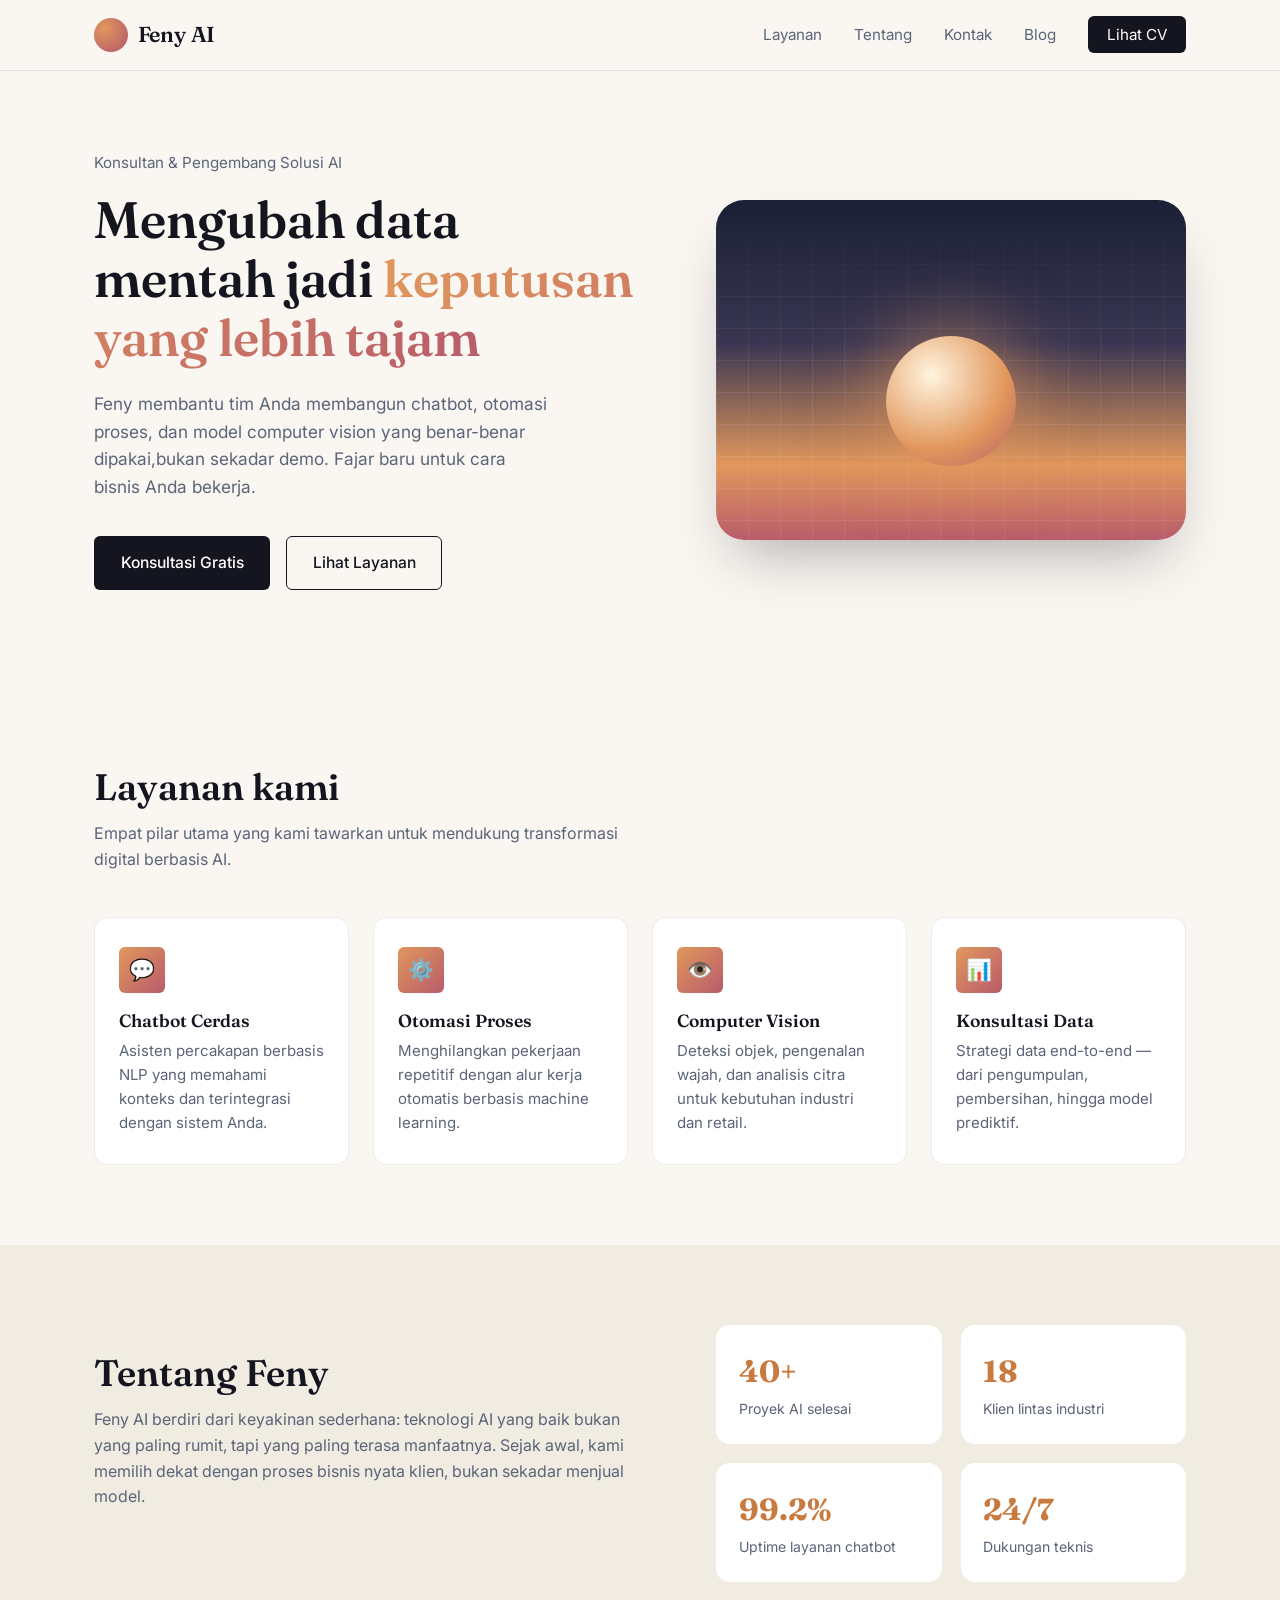
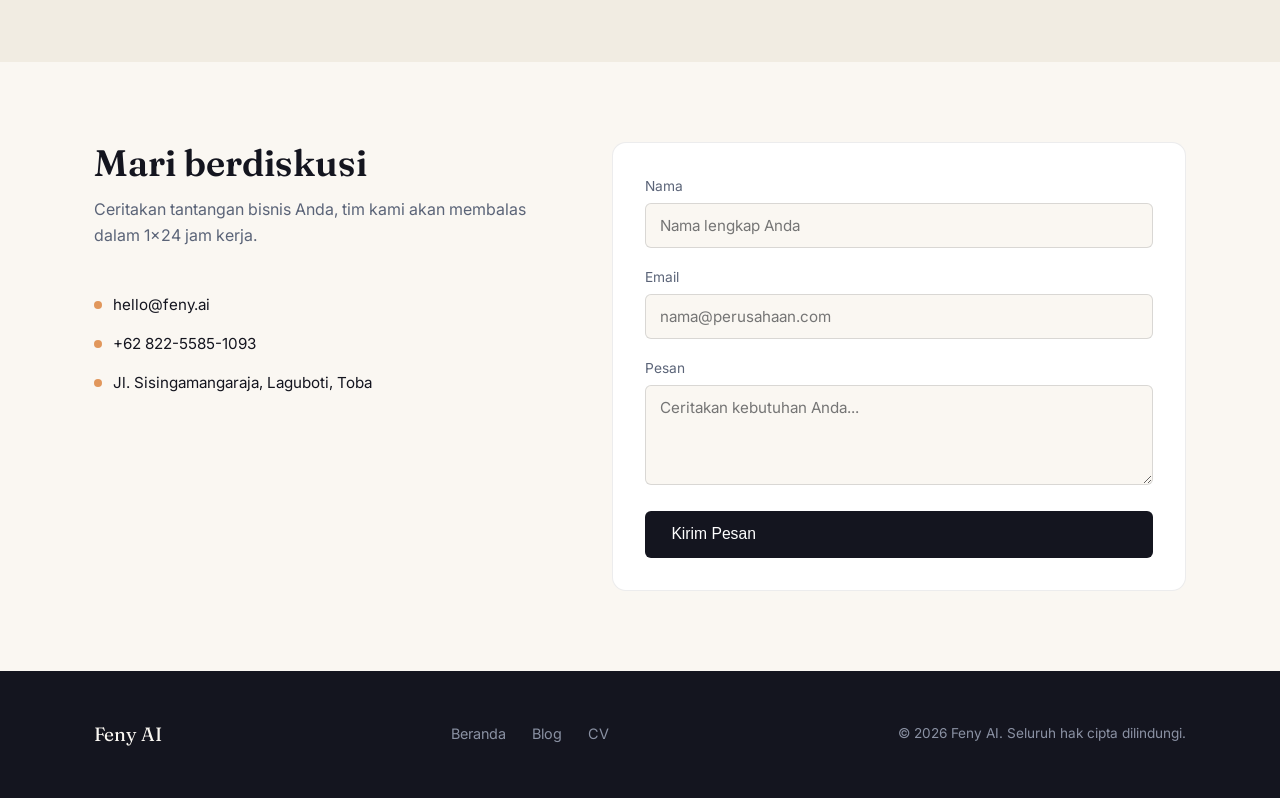
==== index.html @ c01c76f8 "Initial commit" ====
<!DOCTYPE html>
<html lang="id">
<head>
  <meta charset="UTF-8" />
  <meta name="viewport" content="width=device-width, initial-scale=1.0" />
  <title>Arunika AI — Solusi Kecerdasan Buatan untuk Bisnis Anda</title>
  <meta name="description" content="Arunika AI membantu perusahaan mengotomasi proses, membangun chatbot cerdas, dan mengambil keputusan berbasis data." />

  <!-- Google Fonts: Fraunces (display) & Inter (body) -->
  <link rel="preconnect" href="https://fonts.googleapis.com" />
  <link href="https://fonts.googleapis.com/css2?family=Fraunces:wght@500;600;700&family=Inter:wght@400;500;600&display=swap" rel="stylesheet" />

  <!-- External CSS murni (tanpa framework) -->
  <link rel="stylesheet" href="assets/css/style.css" />
</head>
<body>

  <!-- ===================== NAVBAR ===================== -->
  <header class="navbar">
    <div class="container navbar__inner">
      <a href="index.html" class="brand">
        <span class="brand__mark" aria-hidden="true"></span>
        Feny AI
      </a>

      <nav aria-label="Navigasi utama">
        <ul class="nav-links" id="navLinks">
          <li><a href="#layanan">Layanan</a></li>
          <li><a href="#tentang">Tentang</a></li>
          <li><a href="#kontak">Kontak</a></li>
          <li><a href="blog.html">Blog</a></li>
          <li><a href="cv.html" class="nav-cta">Lihat CV</a></li>
        </ul>
      </nav>

      <button class="nav-toggle" id="navToggle" aria-label="Buka menu navigasi" aria-expanded="false">☰</button>
    </div>
  </header>

  <main>

    <!-- ===================== HERO ===================== -->
    <section class="hero">
      <div class="container hero__inner">
        <div class="hero__content">
          <p class="eyebrow-note">Konsultan &amp; Pengembang Solusi AI</p>
          <h1>Mengubah data mentah jadi <em>keputusan yang lebih tajam</em></h1>
          <p class="lede">
            Feny membantu tim Anda membangun chatbot, otomasi proses, dan model computer vision
            yang benar-benar dipakai,bukan sekadar demo. Fajar baru untuk cara bisnis Anda bekerja.
          </p>
          <div class="hero__actions">
            <a href="#kontak" class="btn btn-primary">Konsultasi Gratis</a>
            <a href="#layanan" class="btn btn-outline">Lihat Layanan</a>
          </div>
        </div>

        <!-- Visual dekoratif "horizon" — CSS murni, merepresentasikan fajar & insight AI -->
        <div class="horizon" aria-hidden="true">
          <div class="horizon__grid"></div>
          <div class="horizon__sun"></div>
        </div>
      </div>
    </section>

    <!-- ===================== LAYANAN ===================== -->
    <section id="layanan" class="section">
      <div class="container">
        <div class="section-head">
          <h2>Layanan kami</h2>
          <p>Empat pilar utama yang kami tawarkan untuk mendukung transformasi digital berbasis AI.</p>
        </div>

        <div class="layanan-grid">
          <article class="card-layanan">
            <div class="card-layanan__icon">💬</div>
            <h3>Chatbot Cerdas</h3>
            <p>Asisten percakapan berbasis NLP yang memahami konteks dan terintegrasi dengan sistem Anda.</p>
          </article>

          <article class="card-layanan">
            <div class="card-layanan__icon">⚙️</div>
            <h3>Otomasi Proses</h3>
            <p>Menghilangkan pekerjaan repetitif dengan alur kerja otomatis berbasis machine learning.</p>
          </article>

          <article class="card-layanan">
            <div class="card-layanan__icon">👁️</div>
            <h3>Computer Vision</h3>
            <p>Deteksi objek, pengenalan wajah, dan analisis citra untuk kebutuhan industri dan retail.</p>
          </article>

          <article class="card-layanan">
            <div class="card-layanan__icon">📊</div>
            <h3>Konsultasi Data</h3>
            <p>Strategi data end-to-end — dari pengumpulan, pembersihan, hingga model prediktif.</p>
          </article>
        </div>
      </div>
    </section>

    <!-- ===================== TENTANG ===================== -->
    <section id="tentang" class="section tentang">
      <div class="container tentang__inner">
        <div class="tentang__text">
          <div class="section-head">
            <h2>Tentang Feny </h2>
            <p>
              Feny AI berdiri dari keyakinan sederhana: teknologi AI yang baik bukan yang paling rumit,
              tapi yang paling terasa manfaatnya. Sejak awal, kami memilih dekat dengan proses bisnis nyata
              klien, bukan sekadar menjual model.
            </p>
          </div>
        </div>

        <div class="tentang__stats">
          <div class="stat">
            <strong>40+</strong>
            <span>Proyek AI selesai</span>
          </div>
          <div class="stat">
            <strong>18</strong>
            <span>Klien lintas industri</span>
          </div>
          <div class="stat">
            <strong>99.2%</strong>
            <span>Uptime layanan chatbot</span>
          </div>
          <div class="stat">
            <strong>24/7</strong>
            <span>Dukungan teknis</span>
          </div>
        </div>
      </div>
    </section>

    <!-- ===================== KONTAK ===================== -->
    <section id="kontak" class="section">
      <div class="container kontak__inner">
        <div class="kontak__info">
          <div class="section-head">
            <h2>Mari berdiskusi</h2>
            <p>Ceritakan tantangan bisnis Anda, tim kami akan membalas dalam 1x24 jam kerja.</p>
          </div>

          <ul class="kontak__list">
            <li><span class="dot" aria-hidden="true"></span> hello@feny.ai</li>
            <li><span class="dot" aria-hidden="true"></span> +62 822-5585-1093</li>
            <li><span class="dot" aria-hidden="true"></span> Jl. Sisingamangaraja, Laguboti, Toba</li>
          </ul>
        </div>

        <form class="kontak-form" action="#" method="post">
          <div class="field">
            <label for="nama">Nama</label>
            <input type="text" id="nama" name="nama" placeholder="Nama lengkap Anda" required />
          </div>
          <div class="field">
            <label for="email">Email</label>
            <input type="email" id="email" name="email" placeholder="nama@perusahaan.com" required />
          </div>
          <div class="field">
            <label for="pesan">Pesan</label>
            <textarea id="pesan" name="pesan" placeholder="Ceritakan kebutuhan Anda..." required></textarea>
          </div>
          <button type="submit" class="btn btn-primary">Kirim Pesan</button>
        </form>
      </div>
    </section>

  </main>

  <!-- ===================== FOOTER ===================== -->
  <footer class="site-footer">
    <div class="container footer__inner">
      <span class="footer__brand">Feny AI</span>

      <ul class="footer__links">
        <li><a href="index.html">Beranda</a></li>
        <li><a href="blog.html">Blog</a></li>
        <li><a href="cv.html">CV</a></li>
      </ul>

      <span class="footer__copy">&copy; 2026 Feny AI. Seluruh hak cipta dilindungi.</span>
    </div>
  </footer>

  <script>
    // Toggle menu navigasi pada tampilan mobile
    const navToggle = document.getElementById('navToggle');
    const navLinks = document.getElementById('navLinks');
    navToggle.addEventListener('click', () => {
      const isOpen = navLinks.classList.toggle('is-open');
      navToggle.setAttribute('aria-expanded', isOpen);
    });
  </script>
</body>
</html>
---- assets/css/style.css ----
/* =========================================================
   ARUNIKA AI — Landing Page Stylesheet
   Ditulis sebagai CSS murni (tanpa framework) sesuai spesifikasi.
   ========================================================= */

/* ---------- 1. CSS VARIABLES (Design Tokens) ---------- */
:root {
  --ink: #14151f;
  --cream: #faf7f2;
  --cream-soft: #f1ece2;
  --amber: #e1975c;
  --amber-deep: #c97a3f;
  --rose: #b85c6b;
  --slate: #5b6478;
  --slate-light: #8a91a3;
  --white: #ffffff;

  --font-display: "Fraunces", Georgia, "Times New Roman", serif;
  --font-body: "Inter", -apple-system, BlinkMacSystemFont, "Segoe UI", sans-serif;

  --radius-sm: 6px;
  --radius-md: 14px;
  --radius-lg: 28px;

  --container-width: 1140px;
  --transition-fast: 180ms ease;
  --transition-slow: 420ms cubic-bezier(0.22, 1, 0.36, 1);
}

/* ---------- 2. RESET & BASE ---------- */
* {
  margin: 0;
  padding: 0;
  box-sizing: border-box;
}

html {
  scroll-behavior: smooth;
}

body {
  font-family: var(--font-body);
  color: var(--ink);
  background-color: var(--cream);
  line-height: 1.6;
  -webkit-font-smoothing: antialiased;
}

img {
  max-width: 100%;
  display: block;
}

a {
  color: inherit;
  text-decoration: none;
}

ul {
  list-style: none;
}

.container {
  width: 100%;
  max-width: var(--container-width);
  margin-inline: auto;
  padding-inline: 1.5rem;
}

h1, h2, h3 {
  font-family: var(--font-display);
  font-weight: 600;
  line-height: 1.15;
  color: var(--ink);
}

/* Fokus keyboard tetap terlihat demi aksesibilitas */
a:focus-visible,
button:focus-visible,
input:focus-visible,
textarea:focus-visible {
  outline: 3px solid var(--amber);
  outline-offset: 2px;
}

/* ---------- 3. NAVBAR (Flexbox) ---------- */
.navbar {
  position: sticky;
  top: 0;
  z-index: 50;
  background-color: rgba(250, 247, 242, 0.92);
  backdrop-filter: blur(6px);
  border-bottom: 1px solid rgba(20, 21, 31, 0.08);
}

.navbar__inner {
  display: flex;
  align-items: center;
  justify-content: space-between;
  padding-block: 1.1rem;
}

.brand {
  display: flex;
  align-items: center;
  gap: 0.6rem;
  font-family: var(--font-display);
  font-size: 1.35rem;
  font-weight: 600;
  letter-spacing: -0.01em;
}

.brand__mark {
  width: 34px;
  height: 34px;
  border-radius: 50%;
  background: radial-gradient(circle at 30% 30%, var(--amber), var(--rose) 90%);
  flex-shrink: 0;
}

.nav-links {
  display: flex;
  align-items: center;
  gap: 2rem;
}

.nav-links a {
  font-size: 0.95rem;
  color: var(--slate);
  transition: color var(--transition-fast);
  position: relative;
}

.nav-links a::after {
  content: "";
  position: absolute;
  left: 0;
  bottom: -4px;
  width: 0;
  height: 2px;
  background-color: var(--amber);
  transition: width var(--transition-fast);
}

.nav-links a:hover {
  color: var(--ink);
}

.nav-links a:hover::after {
  width: 100%;
}

.nav-links .nav-cta {
  background-color: var(--ink);
  color: var(--white);
  padding: 0.55rem 1.2rem;
  border-radius: var(--radius-sm);
  transition: background-color var(--transition-fast), transform var(--transition-fast);
}

.nav-links .nav-cta:hover {
  background-color: var(--amber-deep);
  transform: translateY(-1px);
}

.nav-links .nav-cta::after {
  display: none;
}

.nav-toggle {
  display: none;
  background: none;
  border: none;
  font-size: 1.5rem;
  cursor: pointer;
}

/* ---------- 4. HERO (Grid, dua kolom asimetris) ---------- */
.hero {
  padding-block: 5rem 6rem;
}

.hero__inner {
  display: grid;
  grid-template-columns: 1.1fr 0.9fr;
  gap: 3rem;
  align-items: center;
}

.eyebrow-note {
  color: var(--slate);
  font-size: 0.95rem;
  margin-bottom: 1rem;
}

.hero h1 {
  font-size: clamp(2.2rem, 4vw, 3.4rem);
  max-width: 16ch;
}

.hero h1 em {
  font-style: normal;
  background: linear-gradient(120deg, var(--amber) 0%, var(--rose) 100%);
  -webkit-background-clip: text;
  background-clip: text;
  color: transparent;
}

.hero p.lede {
  margin-top: 1.4rem;
  font-size: 1.08rem;
  color: var(--slate);
  max-width: 42ch;
}

.hero__actions {
  margin-top: 2.2rem;
  display: flex;
  gap: 1rem;
  flex-wrap: wrap;
}

.btn {
  display: inline-flex;
  align-items: center;
  gap: 0.5rem;
  padding: 0.85rem 1.6rem;
  border-radius: var(--radius-sm);
  font-size: 0.98rem;
  font-weight: 500;
  cursor: pointer;
  border: 1.5px solid transparent;
  transition: transform var(--transition-fast), background-color var(--transition-fast), border-color var(--transition-fast);
}

.btn-primary {
  background-color: var(--ink);
  color: var(--white);
}

.btn-primary:hover {
  background-color: var(--amber-deep);
  transform: translateY(-2px);
}

.btn-outline {
  border-color: var(--ink);
  color: var(--ink);
  background: transparent;
}

.btn-outline:hover {
  border-color: var(--amber-deep);
  color: var(--amber-deep);
  transform: translateY(-2px);
}

/* Visual "horizon" — merepresentasikan fajar/insight, dibuat murni dengan CSS */
.horizon {
  position: relative;
  height: 340px;
  border-radius: var(--radius-lg);
  overflow: hidden;
  background: linear-gradient(180deg, #1b2036 0%, #3a3652 42%, var(--amber) 78%, var(--rose) 100%);
  box-shadow: 0 30px 60px -20px rgba(20, 21, 31, 0.35);
}

.horizon__sun {
  position: absolute;
  left: 50%;
  bottom: 22%;
  width: 130px;
  height: 130px;
  border-radius: 50%;
  background: radial-gradient(circle at 35% 30%, #fff4df, var(--amber) 60%, var(--rose) 100%);
  transform: translateX(-50%);
  box-shadow: 0 0 70px 10px rgba(225, 151, 92, 0.55);
}

.horizon__grid {
  position: absolute;
  inset: 0;
  background-image: linear-gradient(rgba(255, 255, 255, 0.08) 1px, transparent 1px),
    linear-gradient(90deg, rgba(255, 255, 255, 0.08) 1px, transparent 1px);
  background-size: 32px 32px;
  mask-image: linear-gradient(180deg, transparent 0%, black 55%);
}

/* ---------- 5. LAYANAN (Grid, kartu jasa AI) ---------- */
.section {
  padding-block: 5rem;
}

.section-head {
  max-width: 34rem;
  margin-bottom: 2.8rem;
}

.section-head h2 {
  font-size: clamp(1.7rem, 3vw, 2.3rem);
}

.section-head p {
  color: var(--slate);
  margin-top: 0.8rem;
}

.layanan-grid {
  display: grid;
  grid-template-columns: repeat(4, 1fr);
  gap: 1.5rem;
}

.card-layanan {
  background-color: var(--white);
  border: 1px solid rgba(20, 21, 31, 0.08);
  border-radius: var(--radius-md);
  padding: 1.8rem 1.5rem;
  transition: transform var(--transition-slow), box-shadow var(--transition-slow), border-color var(--transition-slow);
}

.card-layanan:hover {
  transform: translateY(-6px);
  border-color: transparent;
  box-shadow: 0 24px 40px -20px rgba(20, 21, 31, 0.25);
}

.card-layanan__icon {
  width: 46px;
  height: 46px;
  border-radius: var(--radius-sm);
  background: linear-gradient(135deg, var(--amber), var(--rose));
  display: flex;
  align-items: center;
  justify-content: center;
  color: var(--white);
  font-size: 1.3rem;
  margin-bottom: 1.1rem;
}

.card-layanan h3 {
  font-size: 1.1rem;
  margin-bottom: 0.5rem;
}

.card-layanan p {
  color: var(--slate);
  font-size: 0.94rem;
}

/* ---------- 6. TENTANG (Flexbox, dua kolom) ---------- */
.tentang {
  background-color: var(--cream-soft);
}

.tentang__inner {
  display: flex;
  gap: 3rem;
  align-items: center;
}

.tentang__text {
  flex: 1.1;
}

.tentang__stats {
  flex: 0.9;
  display: grid;
  grid-template-columns: repeat(2, 1fr);
  gap: 1.2rem;
}

.stat {
  background-color: var(--white);
  border-radius: var(--radius-md);
  padding: 1.4rem;
  text-align: left;
}

.stat strong {
  display: block;
  font-family: var(--font-display);
  font-size: 1.9rem;
  color: var(--amber-deep);
}

.stat span {
  color: var(--slate);
  font-size: 0.88rem;
}

/* ---------- 7. KONTAK (Grid, form) ---------- */
.kontak__inner {
  display: grid;
  grid-template-columns: 0.9fr 1.1fr;
  gap: 3rem;
}

.kontak__info p {
  color: var(--slate);
  margin-top: 0.8rem;
}

.kontak__list {
  margin-top: 1.6rem;
  display: flex;
  flex-direction: column;
  gap: 0.9rem;
}

.kontak__list li {
  display: flex;
  gap: 0.7rem;
  align-items: center;
  color: var(--ink);
  font-size: 0.95rem;
}

.dot {
  width: 8px;
  height: 8px;
  border-radius: 50%;
  background-color: var(--amber);
  flex-shrink: 0;
}

form.kontak-form {
  background-color: var(--white);
  border-radius: var(--radius-md);
  padding: 2rem;
  border: 1px solid rgba(20, 21, 31, 0.08);
  display: flex;
  flex-direction: column;
  gap: 1.1rem;
}

.field label {
  display: block;
  font-size: 0.86rem;
  color: var(--slate);
  margin-bottom: 0.4rem;
}

.field input,
.field textarea {
  width: 100%;
  padding: 0.75rem 0.9rem;
  border-radius: var(--radius-sm);
  border: 1.5px solid rgba(20, 21, 31, 0.14);
  font-family: var(--font-body);
  font-size: 0.95rem;
  background-color: var(--cream);
  transition: border-color var(--transition-fast);
}

.field input:focus,
.field textarea:focus {
  border-color: var(--amber);
  outline: none;
}

.field textarea {
  resize: vertical;
  min-height: 100px;
}

/* ---------- 8. FOOTER ---------- */
.site-footer {
  background-color: var(--ink);
  color: var(--cream);
  padding-block: 3rem;
}

.footer__inner {
  display: flex;
  justify-content: space-between;
  align-items: center;
  flex-wrap: wrap;
  gap: 1.5rem;
}

.footer__brand {
  font-family: var(--font-display);
  font-size: 1.2rem;
}

.footer__links {
  display: flex;
  gap: 1.6rem;
}

.footer__links a {
  color: var(--slate-light);
  font-size: 0.9rem;
  transition: color var(--transition-fast);
}

.footer__links a:hover {
  color: var(--cream);
}

.footer__copy {
  color: var(--slate-light);
  font-size: 0.85rem;
}

/* ---------- 9. MEDIA QUERIES (Responsive) ---------- */
@media (max-width: 960px) {
  .layanan-grid {
    grid-template-columns: repeat(2, 1fr);
  }

  .tentang__inner,
  .kontak__inner,
  .hero__inner {
    grid-template-columns: 1fr;
  }

  .tentang__inner {
    flex-direction: column;
  }

  .horizon {
    order: -1;
  }
}

@media (max-width: 640px) {
  .nav-links {
    position: absolute;
    top: 100%;
    left: 0;
    right: 0;
    background-color: var(--cream);
    flex-direction: column;
    align-items: flex-start;
    padding: 1.2rem 1.5rem;
    gap: 1.1rem;
    border-bottom: 1px solid rgba(20, 21, 31, 0.08);
    display: none;
  }

  .nav-links.is-open {
    display: flex;
  }

  .nav-toggle {
    display: block;
  }

  .layanan-grid {
    grid-template-columns: 1fr;
  }

  .footer__inner {
    flex-direction: column;
    align-items: flex-start;
  }

  .hero {
    padding-block: 3rem 3.5rem;
  }

  .section {
    padding-block: 3.2rem;
  }
}
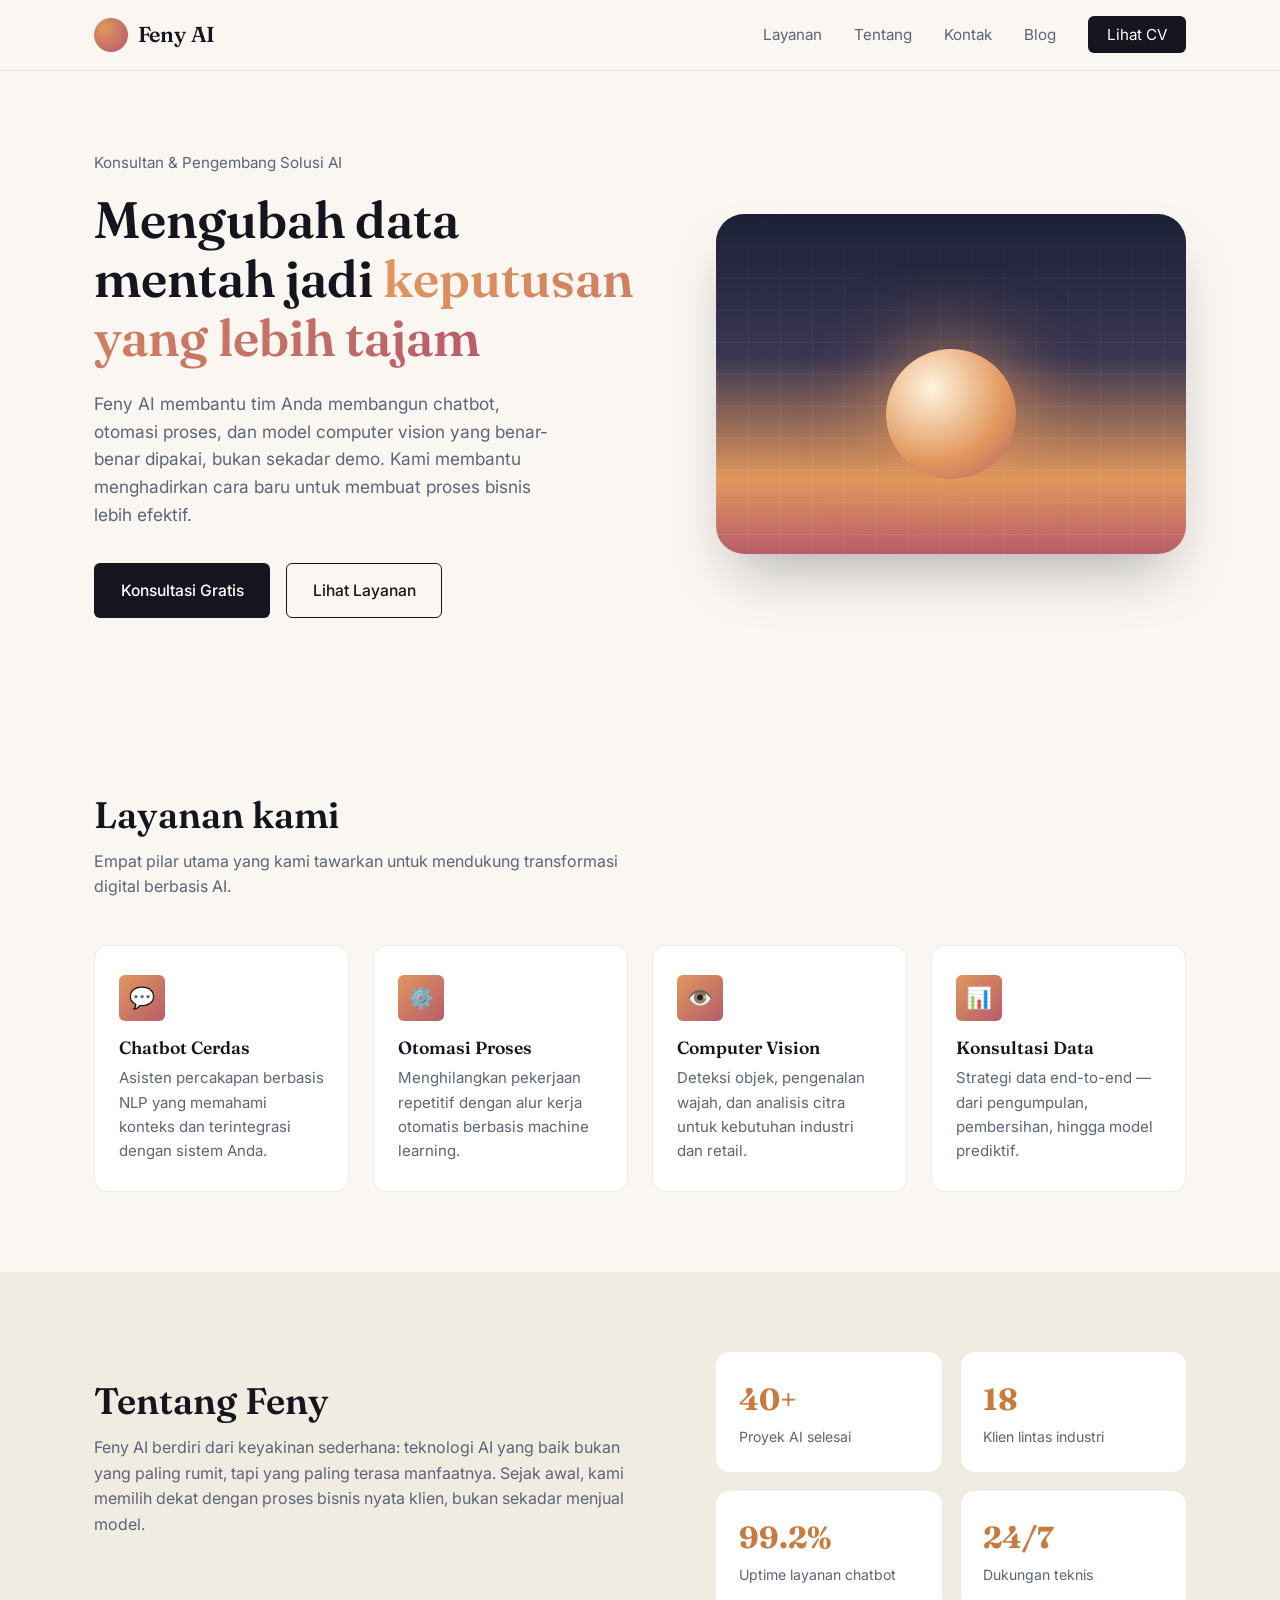
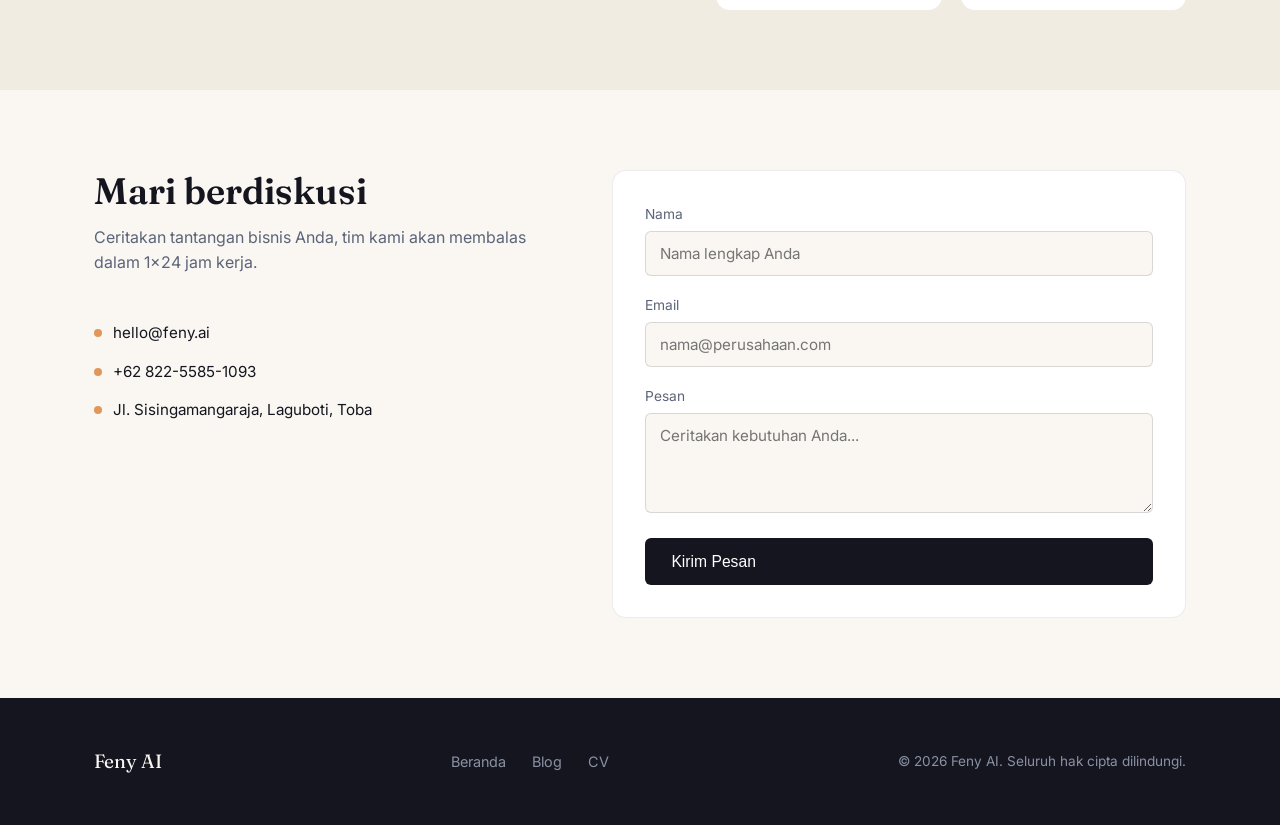
==== commit a8794b74: "halo" ====
--- a/index.html
+++ b/index.html
@@ -3,8 +3,8 @@
 <head>
   <meta charset="UTF-8" />
   <meta name="viewport" content="width=device-width, initial-scale=1.0" />
-  <title>Arunika AI — Solusi Kecerdasan Buatan untuk Bisnis Anda</title>
-  <meta name="description" content="Arunika AI membantu perusahaan mengotomasi proses, membangun chatbot cerdas, dan mengambil keputusan berbasis data." />
+  <title>Feny AI — Solusi Kecerdasan Buatan untuk Bisnis Anda</title>
+  <meta name="description" content="Feny AI membantu perusahaan mengotomasi proses, membangun chatbot cerdas, dan mengambil keputusan berbasis data." />
 
   <!-- Google Fonts: Fraunces (display) & Inter (body) -->
   <link rel="preconnect" href="https://fonts.googleapis.com" />
@@ -46,8 +46,8 @@
           <p class="eyebrow-note">Konsultan &amp; Pengembang Solusi AI</p>
           <h1>Mengubah data mentah jadi <em>keputusan yang lebih tajam</em></h1>
           <p class="lede">
-            Feny membantu tim Anda membangun chatbot, otomasi proses, dan model computer vision
-            yang benar-benar dipakai,bukan sekadar demo. Fajar baru untuk cara bisnis Anda bekerja.
+            Feny AI membantu tim Anda membangun chatbot, otomasi proses, dan model computer vision
+yang benar-benar dipakai, bukan sekadar demo. Kami membantu menghadirkan cara baru untuk membuat proses bisnis lebih efektif.
           </p>
           <div class="hero__actions">
             <a href="#kontak" class="btn btn-primary">Konsultasi Gratis</a>
